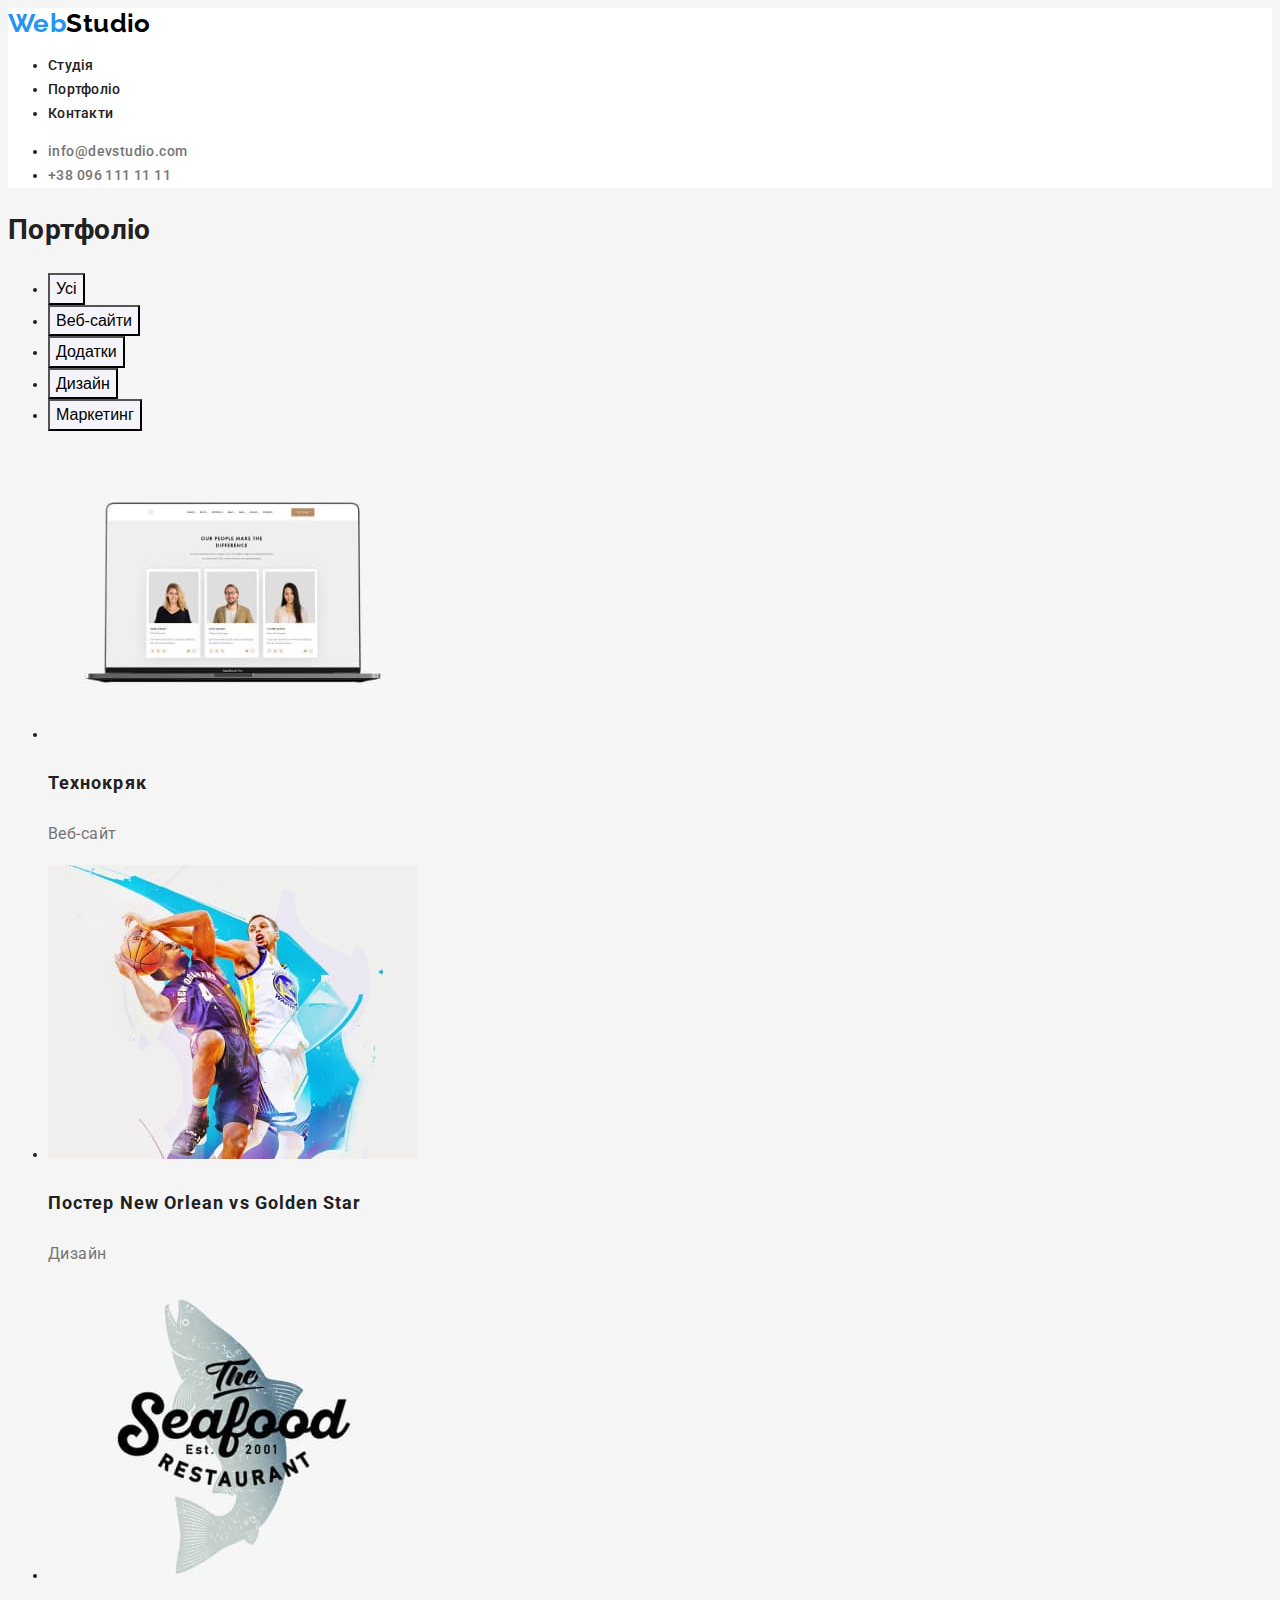
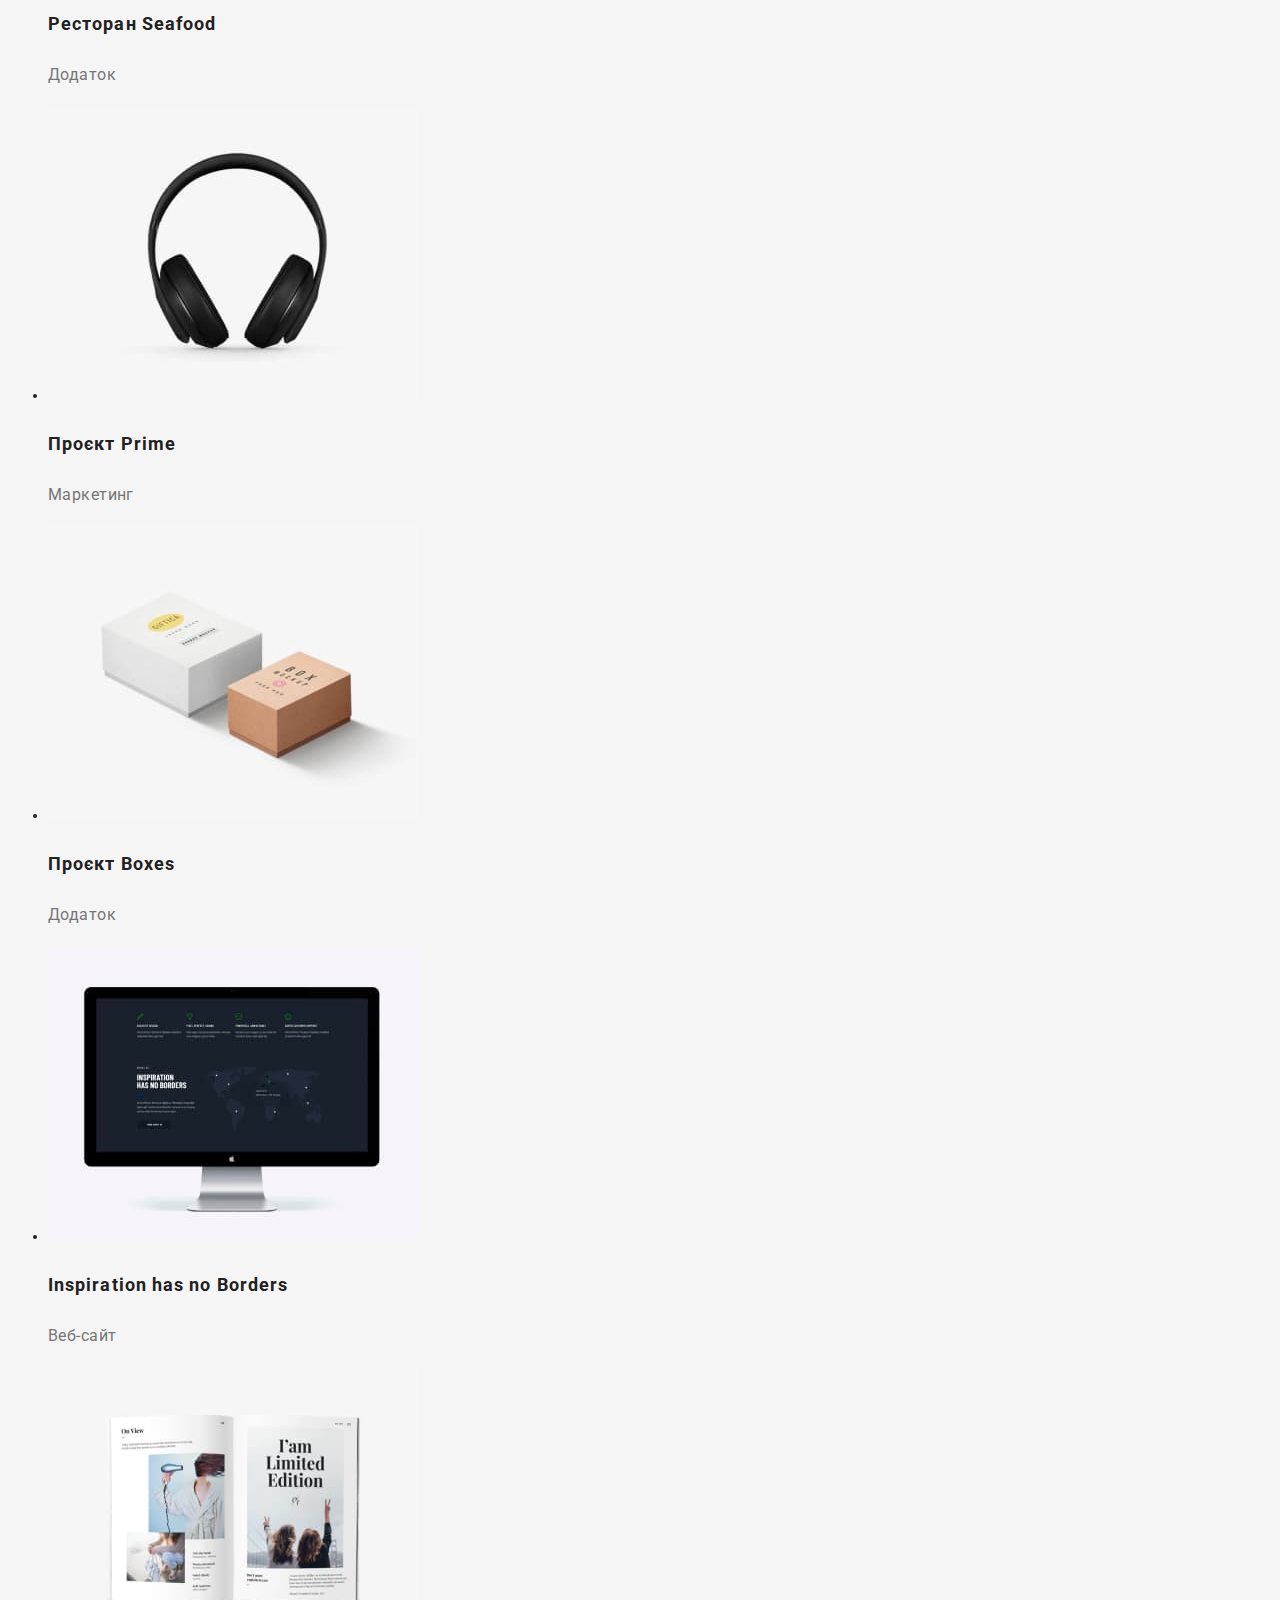
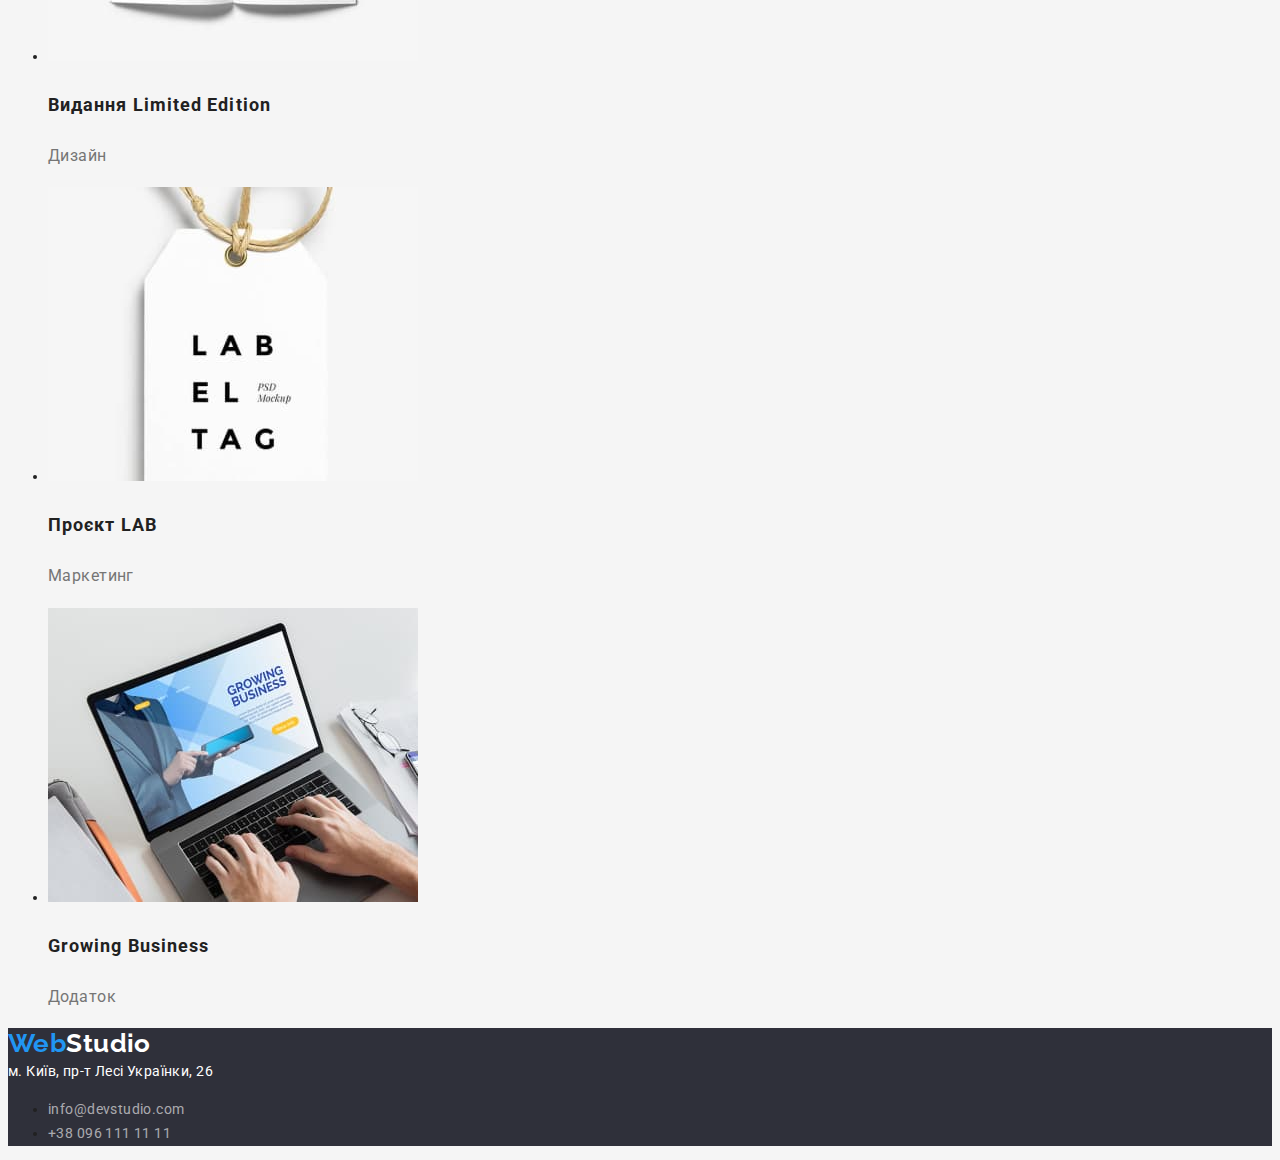
==== portfolio.html @ 6487008d "Add files and folders" ====
<!DOCTYPE html>
<html lang="uk">

<head>
    <meta charset="UTF-8">
    <meta http-equiv="X-UA-Compatible" content="IE=edge">
    <meta name="viewport" content="width=device-width, initial-scale=1.0">
    <title>Document</title>
    <link href="https://fonts.googleapis.com/css2?family=Raleway:wght@700&family=Roboto:wght@400;500;700;900&display=swap"
        rel="stylesheet">
    <link rel="stylesheet" href="./css/styles.css" />
</head>
<body>
    <!--Шапка сайту-->
<header class="header">
    <nav>
        <a class="logo" href=""><span class="accent">Web</span>Studio</a>
        <ul class="site-nav">
            <li><a class="link" href="index.html">Студія</a></li>
            <li><a class="link" href="portfolio.html">Портфоліо</a></li>
            <li><a class="link" href="">Контакти</a></li>
        </ul>
    </nav>
    <ul>
        <li><a class="contacts" href="mailto:info@devstudio.com">info@devstudio.com</a></li>
        <li><a class="contacts" href="tel:+380961111111">+38 096 111 11 11</a></li>
    </ul>
</header>
<main>
    <!-- Перелік послуг-->
    <h1 class="portfolio-caption">Портфоліо</h1>
    <section>
        <ul>
            <li> 
                <button class="portfolio-button" type="button">Усі</button>
            </li>
            <li>
                <button class="portfolio-button" type="button">Веб-сайти</button>
            </li>
            <li>
                <button class="portfolio-button" type="button">Додатки</button>
            </li>
            <li>
                <button class="portfolio-button" type="button">Дизайн</button>
            </li>
            <li>
                <button class="portfolio-button" type="button">Маркетинг</button>
            </li>
        </ul>
        <ul>
            <li>
                <img src="./images/technocrack.jpg" alt="Відображення дизайну сайту на ноутбуці" width="370"/>
                <h3 class="portfolio-subtitle">Технокряк</h3>
                <p class="portfolio-desc">Веб-сайт</p>
            </li>
            <li>
                <img src="./images/new_orlean.jpg" alt="Два чоловіка в спортивній формі грають в баскетбол" width="370"/>
                <h3 class="portfolio-subtitle">Постер New Orlean vs Golden Star</h3>
                <p class="portfolio-desc">Дизайн</p>
            </li>
            <li>
                <img src="./images/seafood.jpg" alt="Зображення логотипу рибного ресторану" width="370"/>
                <h3 class="portfolio-subtitle">Ресторан Seafood</h3>
                <p class="portfolio-desc">Додаток</p>
            </li>
            <li>
                <img src="./images/prime.jpg" alt="Навушники" width="370"/>
                <h3 class="portfolio-subtitle">Проєкт Prime</h3>
                <p class="portfolio-desc">Маркетинг</p>
            </li>
            <li>
                <img src="./images/boxes.jpg" alt="Дві коробки" width="370"/>
                <h3 class="portfolio-subtitle">Проєкт Boxes</h3>
                <p class="portfolio-desc">Додаток</p>
            </li>
            <li>
                <img src="./images/monitor.jpg" alt="Монітор" width="370"/>
                <h3 class="portfolio-subtitle" lang="en">Inspiration has no Borders</h3>
                <p class="portfolio-desc">Веб-сайт</p>
            </li>
            <li>
                <img src="./images/limited_edition.jpg" alt="Відкрита книга" width="370"/>
                <h3 class="portfolio-subtitle">Видання Limited Edition</h3>
                <p class="portfolio-desc">Дизайн</p>
            </li>
            <li>
                <img src="./images/lab.jpg" alt="Цінник з логотипом" width="370"/>
                <h3 class="portfolio-subtitle">Проєкт LAB</h3>
                <p class="portfolio-desc">Маркетинг</p>
            </li>
            <li>
                <img src="./images/growing_business.jpg" alt="Людські руки набирають текст на ноутбуці" width="370"/>
                <h3 class="portfolio-subtitle" lang="en">Growing Business</h3>
                <p class="portfolio-desc">Додаток</p>
            </li>
        </ul>
    </section>
</main>
<footer class="footer">
    <a class="footer-logo" href=""><span class="accent">Web</span>Studio</a>
    <address class="location">
        м. Київ, пр-т Лесі Українки, 26
    </address>
    <ul>
        <li><a class="footer-contacts" href="mailto:info@devstudio.com">info@devstudio.com</a></li>
        <li><a class="footer-contacts" href="tel:+380961111111">+38 096 111 11 11</a></li>
    </ul>
</footer>
</body>

</html>
---- css/styles.css ----
/* основний колір тексту #212121*/
/* вторинний колір тексту #757575 */
/* акцент #2196F3 */
/* основна заливка #F5F5F5 */
/* додаткова заливка #F5F4FA */
/* заливка футера (банера) 2F303A */
/* білий #FFFFFF */
/* чоний #000000 */
/* контакти в футері rgba(255, 255, 255, 0.6) */



:root {
    --primery-text-color: #212121;
    --title-text-color: #757575;
    --accent-color: #2196F3;
    --primery-bcg-color: #F5F5F5;
    --secondary-bcg-color: #F5F4FA;
    --footer-bcg-color: #2F303A;
    --footer-text-color: rgba(255, 255, 255, 0.6);
    --main-white-color: #FFFFFF;
    --main-black-color: #000000;
}

body {
    color: var(--primery-text-color);
    background-color: var(--primery-bcg-color);

    font-family: Roboto, sans-serif;
    font-weight: 400;
    letter-spacing: 0.03em;
    font-size: 14px;
    line-height: 1.71;

    list-style: none;
}
/* Шапка сайту */

.header {
    background-color: var(--main-white-color);
}
/* Лого */

.logo {
    color: var(--main-black-color);
    font-family: Raleway, cursive;

    font-weight: 700;
    font-size: 26px;
    line-height: 1.19;
    text-decoration: none;
}

.logo .accent {
    color: var(--accent-color);
}

.logo:hover,
.logo:focus {
    color: var(--accent-color);
}

/* Навігація по сайту */

.site-nav .link {
    color:  var(--primery-text-color);

    font-weight: 500;
    line-height: 1.14;
    letter-spacing: 0.02em;
    text-decoration: none;
}

.site-nav .link:hover,
.site-nav .link:focus {
    color: var(--accent-color);
}

.link {
    list-style: none;
}

/* Контакти */

.contacts {
    color: var(--title-text-color);

    font-weight: 500;
    line height: 1.14;
    letter spacing: 0.02em;

    text-decoration: none;
    list-style: none;
}

.contacts:hover,
.contacts:focus {
    color: var(--accent-color);
}

/* Герой */

.hero {
    color: var(--main-white-color);
    background-color: var(--footer-bcg-color);


    letter spacing: 0.06em;
    text-transform: uppercase;
    text-align: center;
}

.hero-title {
    font-weight: 900;
    font-size: 44px;
    line-height: 1.36;
}

.hero-button {
    color: var(--main-white-color);
    background-color: var(--accent-color);

    font-weight: 700;
    font-size: 16px;
    line-height: 1.87;

    cursor: pointer;
}

.hero-button:hover,
.hero-button:focus {
    color: var(--accent-color);
}

/* Переваги */

.benefits-title {
    font-weight: 700;
    line-height: 1.14;
}

.benefits-text {
    color: var(--title-text-color);    
}

/* Діяльність */

.activity-title {
    font-weight: 700;
    font-size: 36px;
    line-height: 1.17;
    text-align: center;
}

/* Команда */

.team {
    background-color: var(--secondary-bcg-color);

    font-size: 16px;
    line-height: 1.19;
}

.team-title {
    font-weight: 700;
    font-size: 36px;
    line-height: 1.17;
    text-align: center;
}

.team-subtitle {
    font-weight: 500;
    
}

.team-desc {
    color: var(--title-text-color);
    font-weight: 400;
}

/* Футер */

.footer {
    background-color: var(--footer-bcg-color);
}

.footer-logo {
    color: var(--main-white-color);
    font-family: Raleway, cursive;
    
    font-weight: 700;
    font-size: 26px;
    line-height: 1.19;
    text-decoration: none;
}

.footer-logo .accent {
    color: var(--accent-color);
}

.location {
    color: var(--main-white-color);
    font-style: normal;
}

.footer-contacts {
    color: var(--footer-text-color);

    text-decoration: none;
    list-style: none;
}


/* Портфоліо */

.portfolio-button {
    background-color: var(--secondary-bcg-color);

    font-weight: 500;
    font-size: 16px;
    line-height: 1.6;
    list-style: none;
    cursor: pointer;
} 

.portfolio-button:hover,
.portfolio-button:focus {
    color: var(--secondary-bcg-color);
    background-color: var(--accent-color);
}

.portfolio-subtitle {
    font-weight: 700;
    font-size: 18px;
    line-height: 2;
    letter-spacing: 0.06em;
}

.portfolio-desc {
    color: var(--title-text-color);

    font-size: 16px;
    line-height: 1.9;
}
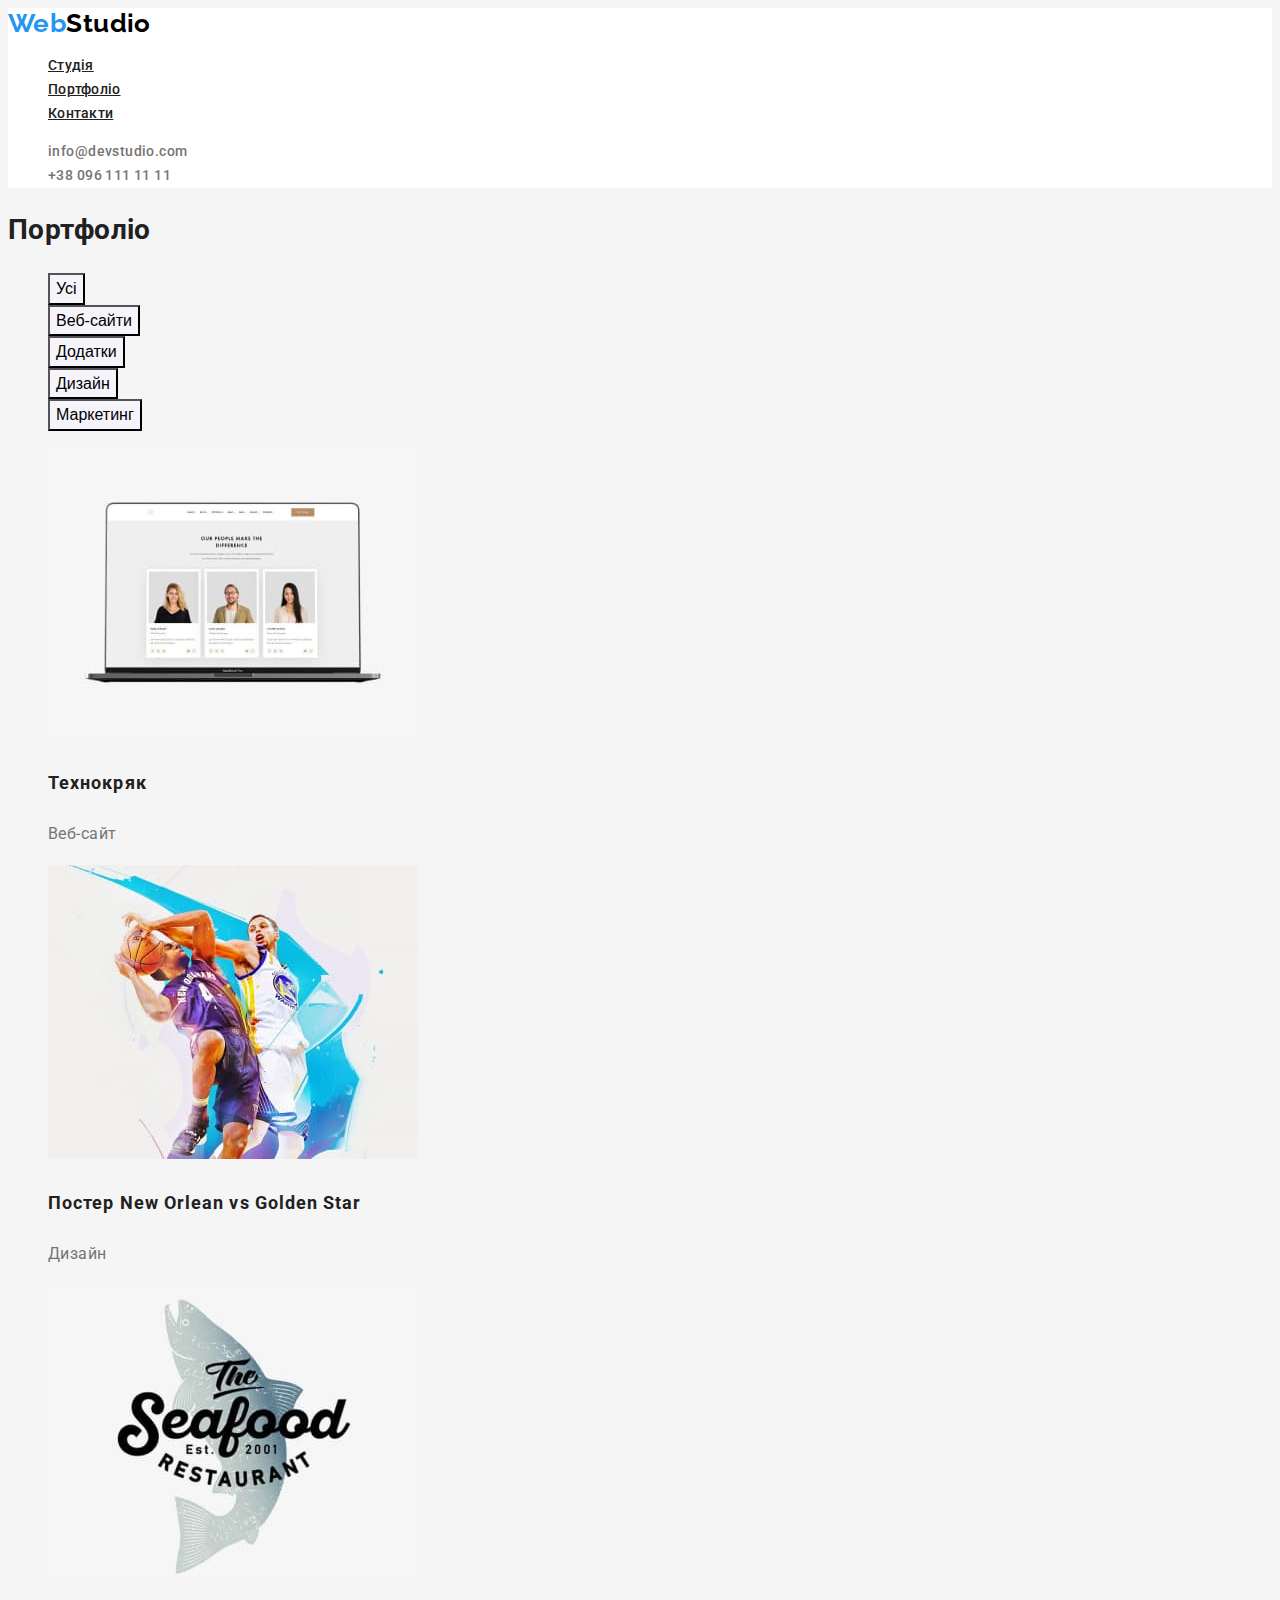
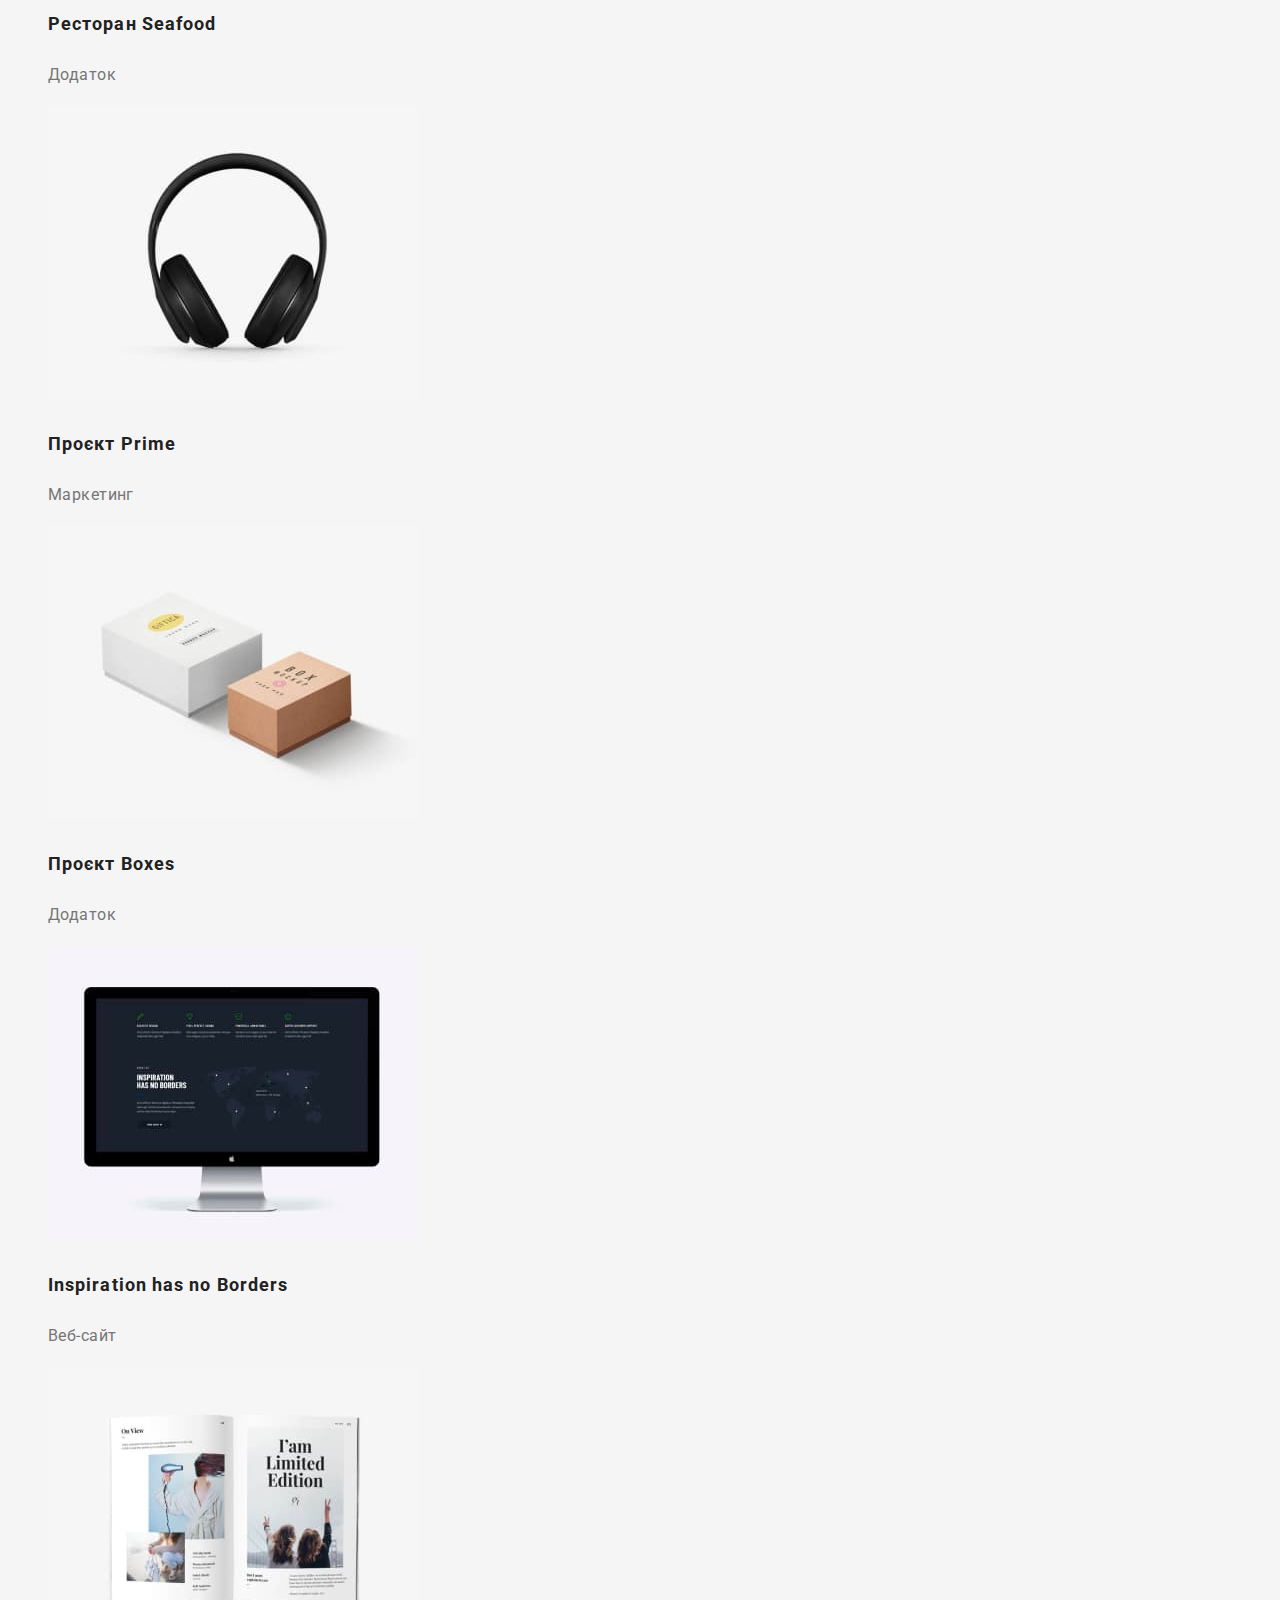
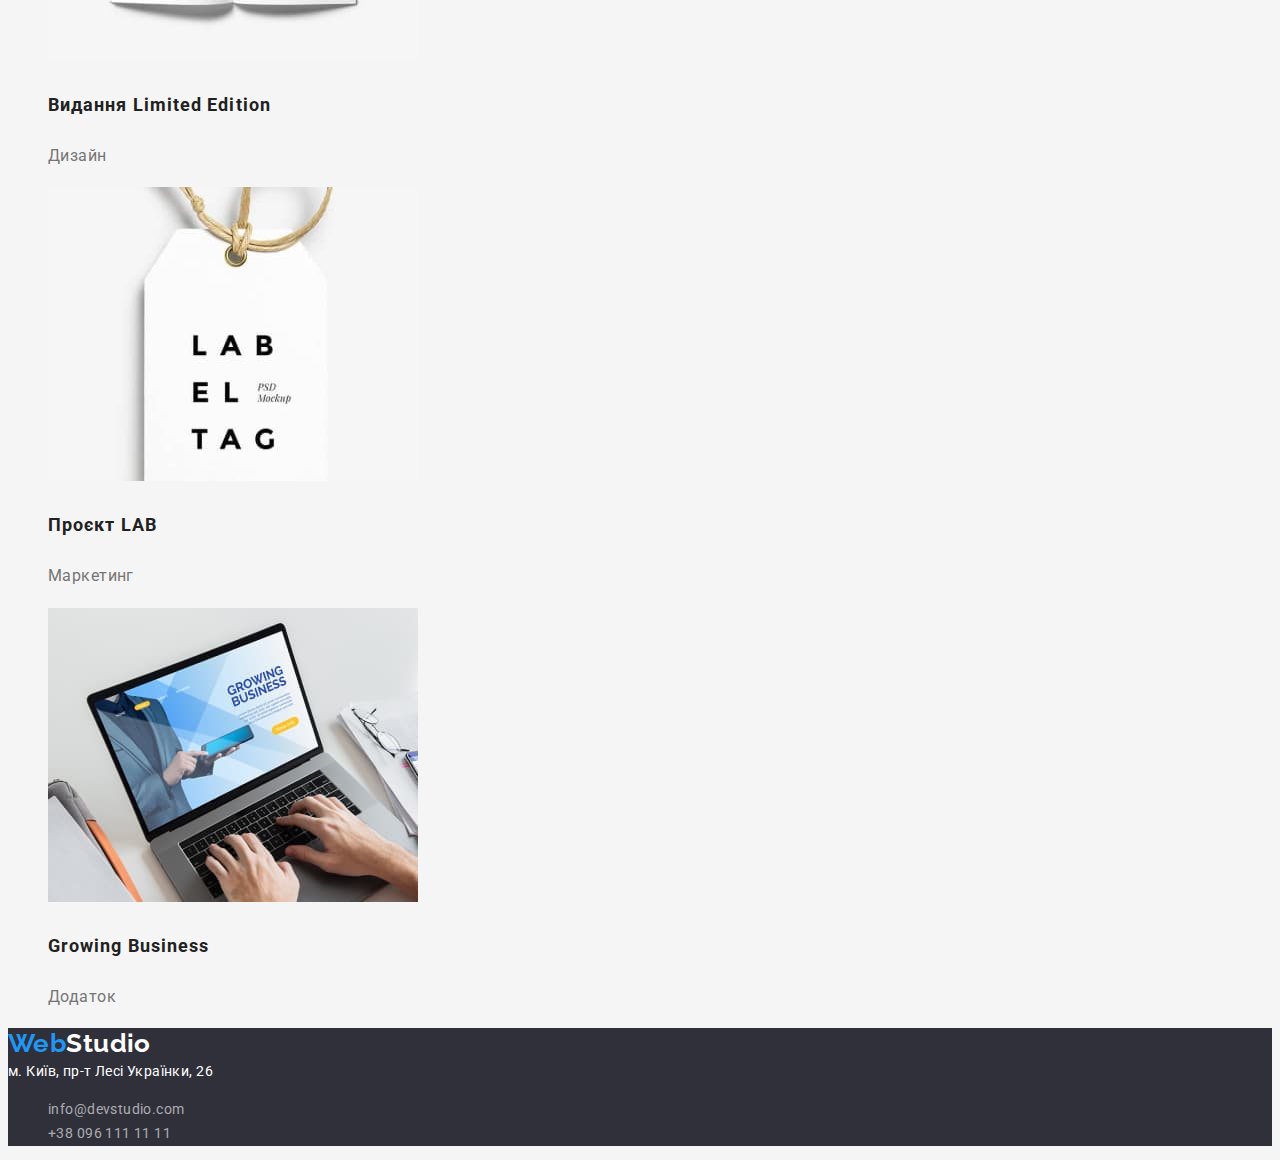
==== commit 10067b75: "Correction in slyles.css" ====
--- a/portfolio.html
+++ b/portfolio.html
@@ -21,7 +21,7 @@
             <li><a class="link" href="">Контакти</a></li>
         </ul>
     </nav>
-    <ul>
+    <ul class="header-contacts">
         <li><a class="contacts" href="mailto:info@devstudio.com">info@devstudio.com</a></li>
         <li><a class="contacts" href="tel:+380961111111">+38 096 111 11 11</a></li>
     </ul>
@@ -30,7 +30,7 @@
     <!-- Перелік послуг-->
     <h1 class="portfolio-caption">Портфоліо</h1>
     <section>
-        <ul>
+        <ul class="portfolio-list">
             <li> 
                 <button class="portfolio-button" type="button">Усі</button>
             </li>
@@ -47,7 +47,7 @@
                 <button class="portfolio-button" type="button">Маркетинг</button>
             </li>
         </ul>
-        <ul>
+        <ul class="portfolio-examples">
             <li>
                 <img src="./images/technocrack.jpg" alt="Відображення дизайну сайту на ноутбуці" width="370"/>
                 <h3 class="portfolio-subtitle">Технокряк</h3>
@@ -101,7 +101,7 @@
     <address class="location">
         м. Київ, пр-т Лесі Українки, 26
     </address>
-    <ul>
+    <ul class="footer-list">
         <li><a class="footer-contacts" href="mailto:info@devstudio.com">info@devstudio.com</a></li>
         <li><a class="footer-contacts" href="tel:+380961111111">+38 096 111 11 11</a></li>
     </ul>
--- a/css/styles.css
+++ b/css/styles.css
@@ -32,8 +32,6 @@
     letter-spacing: 0.03em;
     font-size: 14px;
     line-height: 1.71;
-
-    list-style: none;
 }
 /* Шапка сайту */
 
@@ -69,7 +67,8 @@
     font-weight: 500;
     line-height: 1.14;
     letter-spacing: 0.02em;
-    text-decoration: none;
+
+    list-style: none;
 }
 
 .site-nav .link:hover,
@@ -77,10 +76,9 @@
     color: var(--accent-color);
 }
 
-.link {
-    list-style: none;
-}
-
+.site-nav {
+    list-style: none;
+}
 /* Контакти */
 
 .contacts {
@@ -91,12 +89,15 @@
     letter spacing: 0.02em;
 
     text-decoration: none;
-    list-style: none;
 }
 
 .contacts:hover,
 .contacts:focus {
     color: var(--accent-color);
+}
+
+.header-contacts {
+    list-style: none;
 }
 
 /* Герой */
@@ -130,7 +131,7 @@
 
 .hero-button:hover,
 .hero-button:focus {
-    color: var(--accent-color);
+    color: var(--footer-text-color);
 }
 
 /* Переваги */
@@ -142,6 +143,10 @@
 
 .benefits-text {
     color: var(--title-text-color);    
+}
+
+.benefits-list {
+    list-style: none;
 }
 
 /* Діяльність */
@@ -153,6 +158,9 @@
     text-align: center;
 }
 
+.activity-list {
+    list-style: none;
+}
 /* Команда */
 
 .team {
@@ -179,6 +187,10 @@
     font-weight: 400;
 }
 
+.team-list {
+    list-style: none;
+}
+
 /* Футер */
 
 .footer {
@@ -208,6 +220,9 @@
     color: var(--footer-text-color);
 
     text-decoration: none;
+}
+
+.footer-list {
     list-style: none;
 }
 
@@ -220,7 +235,6 @@
     font-weight: 500;
     font-size: 16px;
     line-height: 1.6;
-    list-style: none;
     cursor: pointer;
 } 
 
@@ -242,4 +256,12 @@
 
     font-size: 16px;
     line-height: 1.9;
+}
+
+.portfolio-list {
+    list-style: none;
+}
+
+.portfolio-examples {
+    list-style: none;
 }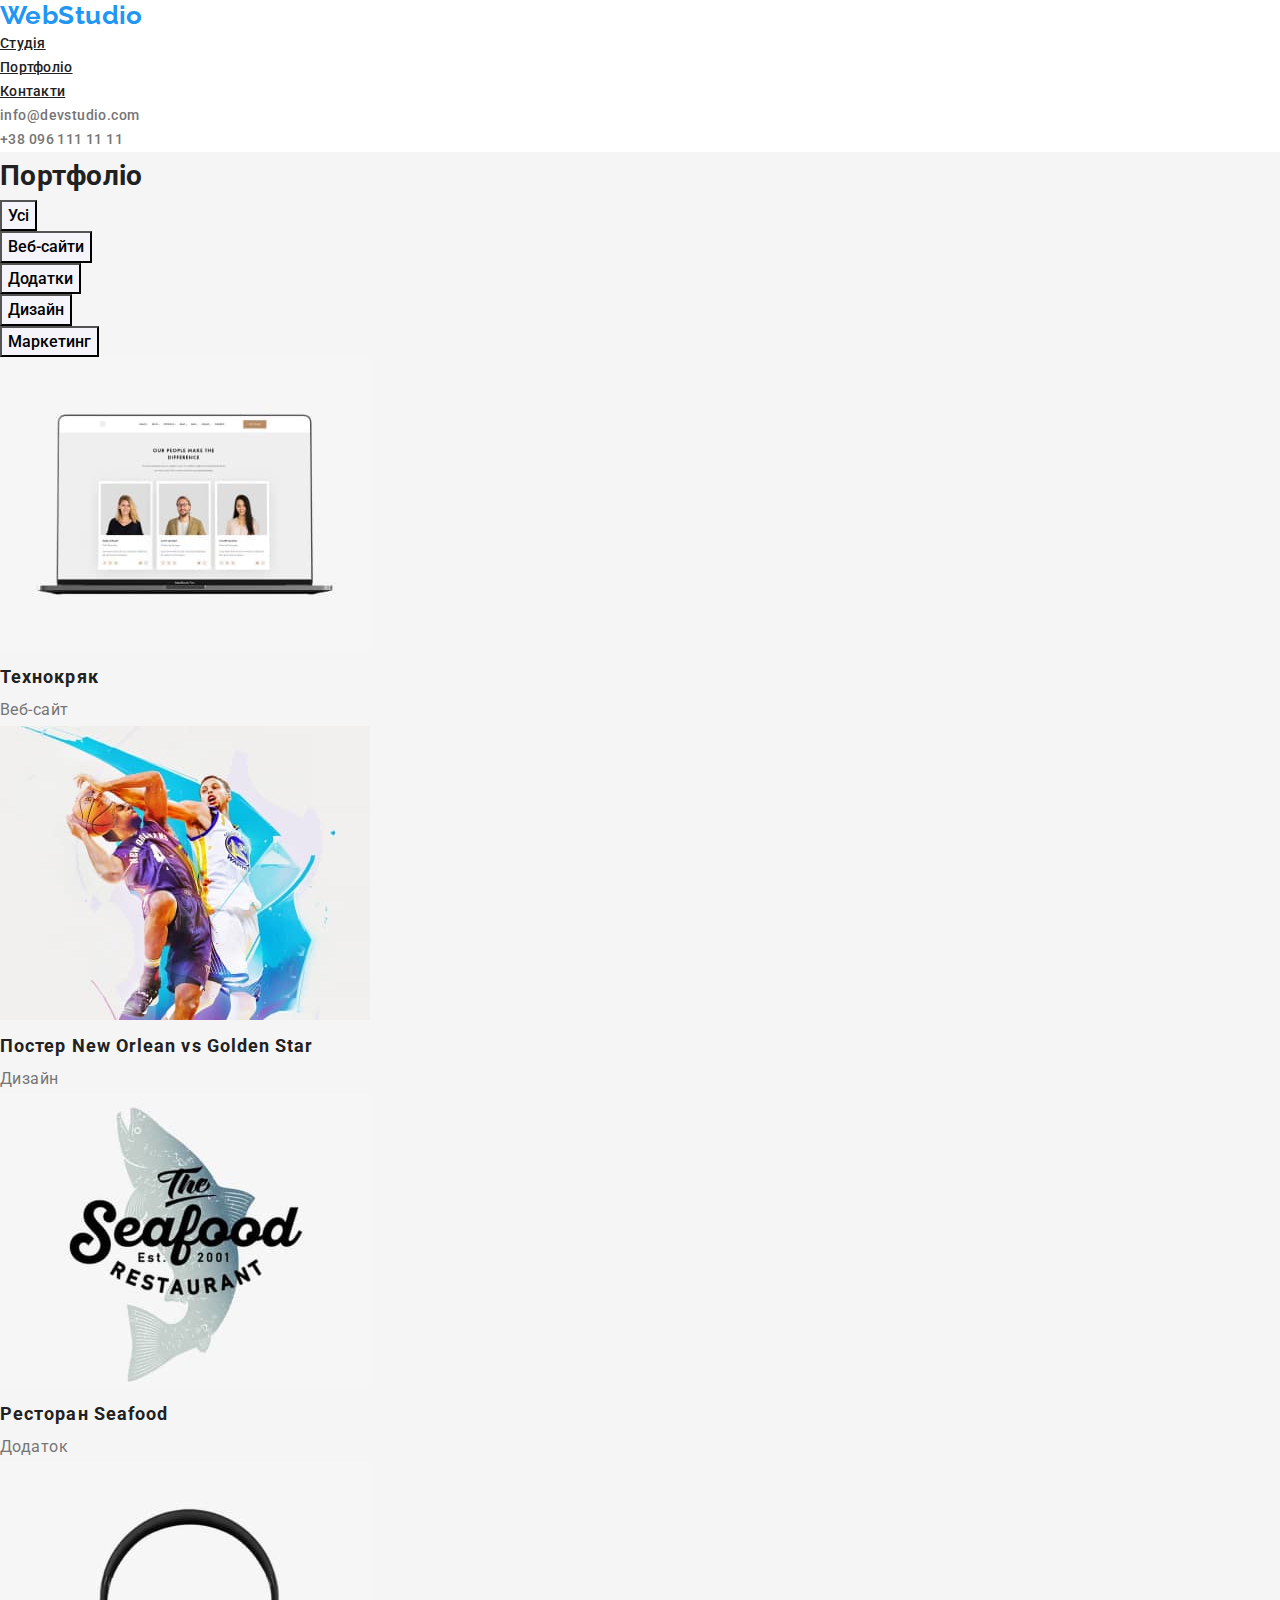
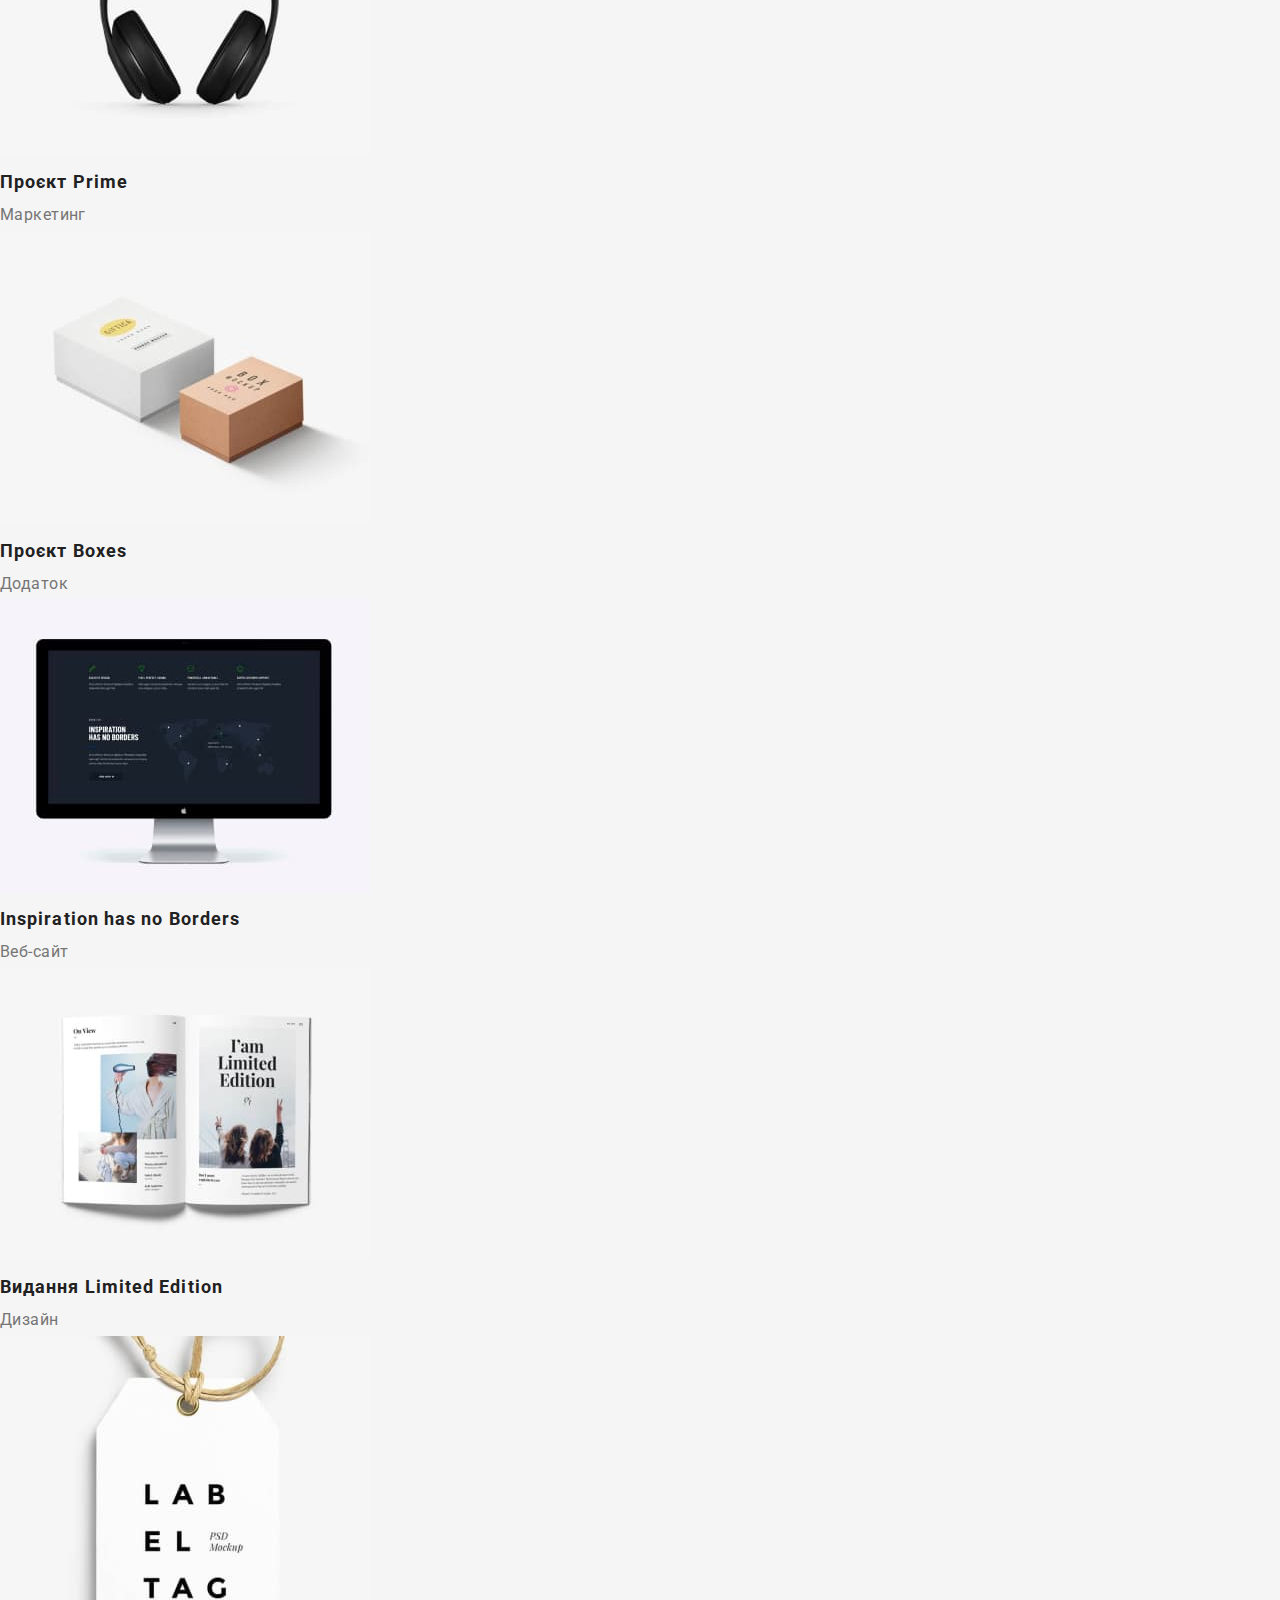
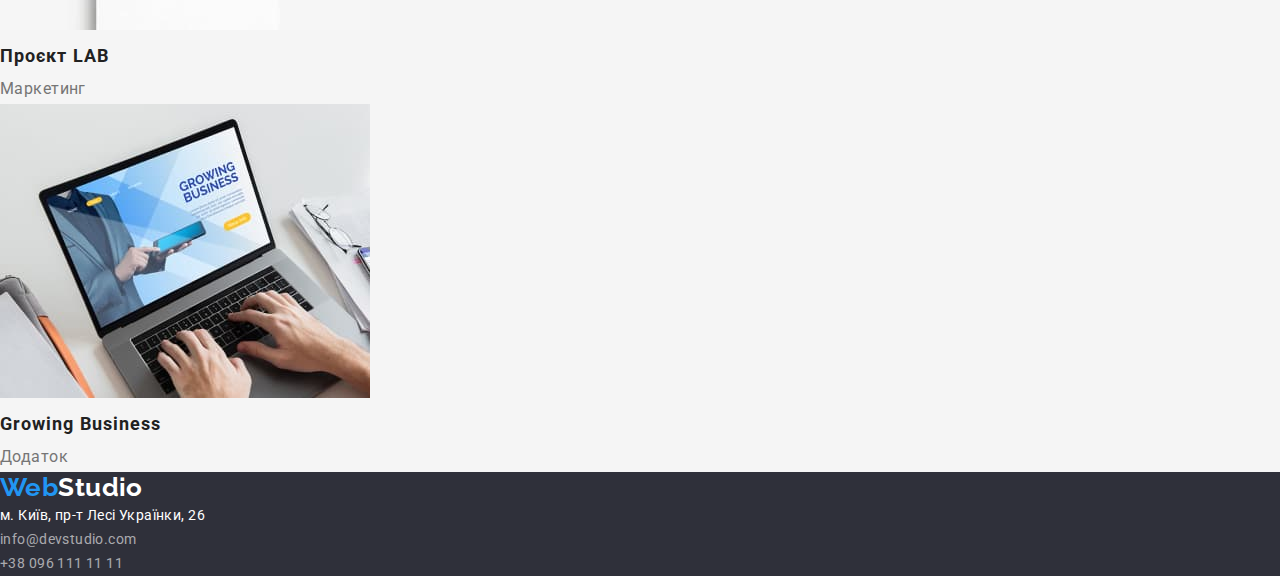
==== commit b80778ee: "Add  Block model" ====
--- a/portfolio.html
+++ b/portfolio.html
@@ -8,6 +8,7 @@
     <title>Document</title>
     <link href="https://fonts.googleapis.com/css2?family=Raleway:wght@700&family=Roboto:wght@400;500;700;900&display=swap"
         rel="stylesheet">
+    <link rel="stylesheet" href="https://cdnjs.cloudflare.com/ajax/libs/modern-normalize/1.1.0/modern-normalize.min.css"/>
     <link rel="stylesheet" href="./css/styles.css" />
 </head>
 <body>
--- a/css/styles.css
+++ b/css/styles.css
@@ -33,11 +33,31 @@
     font-size: 14px;
     line-height: 1.71;
 }
+h1, 
+h2, 
+h3, 
+p, 
+ul {
+    padding: 0;
+    margin: 0;
+}
+
 /* Шапка сайту */
 
 .header {
     background-color: var(--main-white-color);
 }
+
+.container {
+    margin-left: auto;
+    margin-right: auto;
+    width: 1200px;
+    padding-left: 15px;
+    padding-right: 15px;
+    
+    outline: 2px solid tomato;
+}
+
 /* Лого */
 
 .logo {
@@ -105,7 +125,6 @@
 .hero {
     color: var(--main-white-color);
     background-color: var(--footer-bcg-color);
-
 
     letter spacing: 0.06em;
     text-transform: uppercase;
@@ -116,16 +135,23 @@
     font-weight: 900;
     font-size: 44px;
     line-height: 1.36;
+    margin-bottom: 30px;
 }
 
 .hero-button {
+    border-radius: 4px;
+    padding: 10px 32px;
+    min-width: 216px;
+    text-align: center;
+    border: 1px solid transparent;
+
     color: var(--main-white-color);
     background-color: var(--accent-color);
 
     font-weight: 700;
     font-size: 16px;
     line-height: 1.87;
-
+    
     cursor: pointer;
 }
 
@@ -136,9 +162,15 @@
 
 /* Переваги */
 
+.section {
+    padding-top: 94px;
+    padding-bottom: 94px;
+}
+
 .benefits-title {
     font-weight: 700;
     line-height: 1.14;
+    margin-bottom: 10px;
 }
 
 .benefits-text {
@@ -150,12 +182,15 @@
 }
 
 /* Діяльність */
+
 
 .activity-title {
     font-weight: 700;
     font-size: 36px;
     line-height: 1.17;
     text-align: center;
+
+    margin-bottom: 50px;
 }
 
 .activity-list {
@@ -168,6 +203,8 @@
 
     font-size: 16px;
     line-height: 1.19;
+
+    margin-bottom: 94px;
 }
 
 .team-title {
@@ -175,16 +212,20 @@
     font-size: 36px;
     line-height: 1.17;
     text-align: center;
+    padding-top: 94px;
+    padding-bottom: 50px;
 }
 
 .team-subtitle {
     font-weight: 500;
-    
+    padding-top: 30px;    
+    padding-bottom: 10px;
 }
 
 .team-desc {
     color: var(--title-text-color);
     font-weight: 400;
+    padding-bottom: 30px;
 }
 
 .team-list {
@@ -205,6 +246,9 @@
     font-size: 26px;
     line-height: 1.19;
     text-decoration: none;
+
+    padding-top: 60px;
+    padding-bottom: 20px;
 }
 
 .footer-logo .accent {
@@ -264,4 +308,8 @@
 
 .portfolio-examples {
     list-style: none;
-}+}
+
+
+/* додавати outline та bcgc поки верстаеш, щоб знати де факапиш - перед здачею - видалити  */
+/* висота не для блоків з текстом */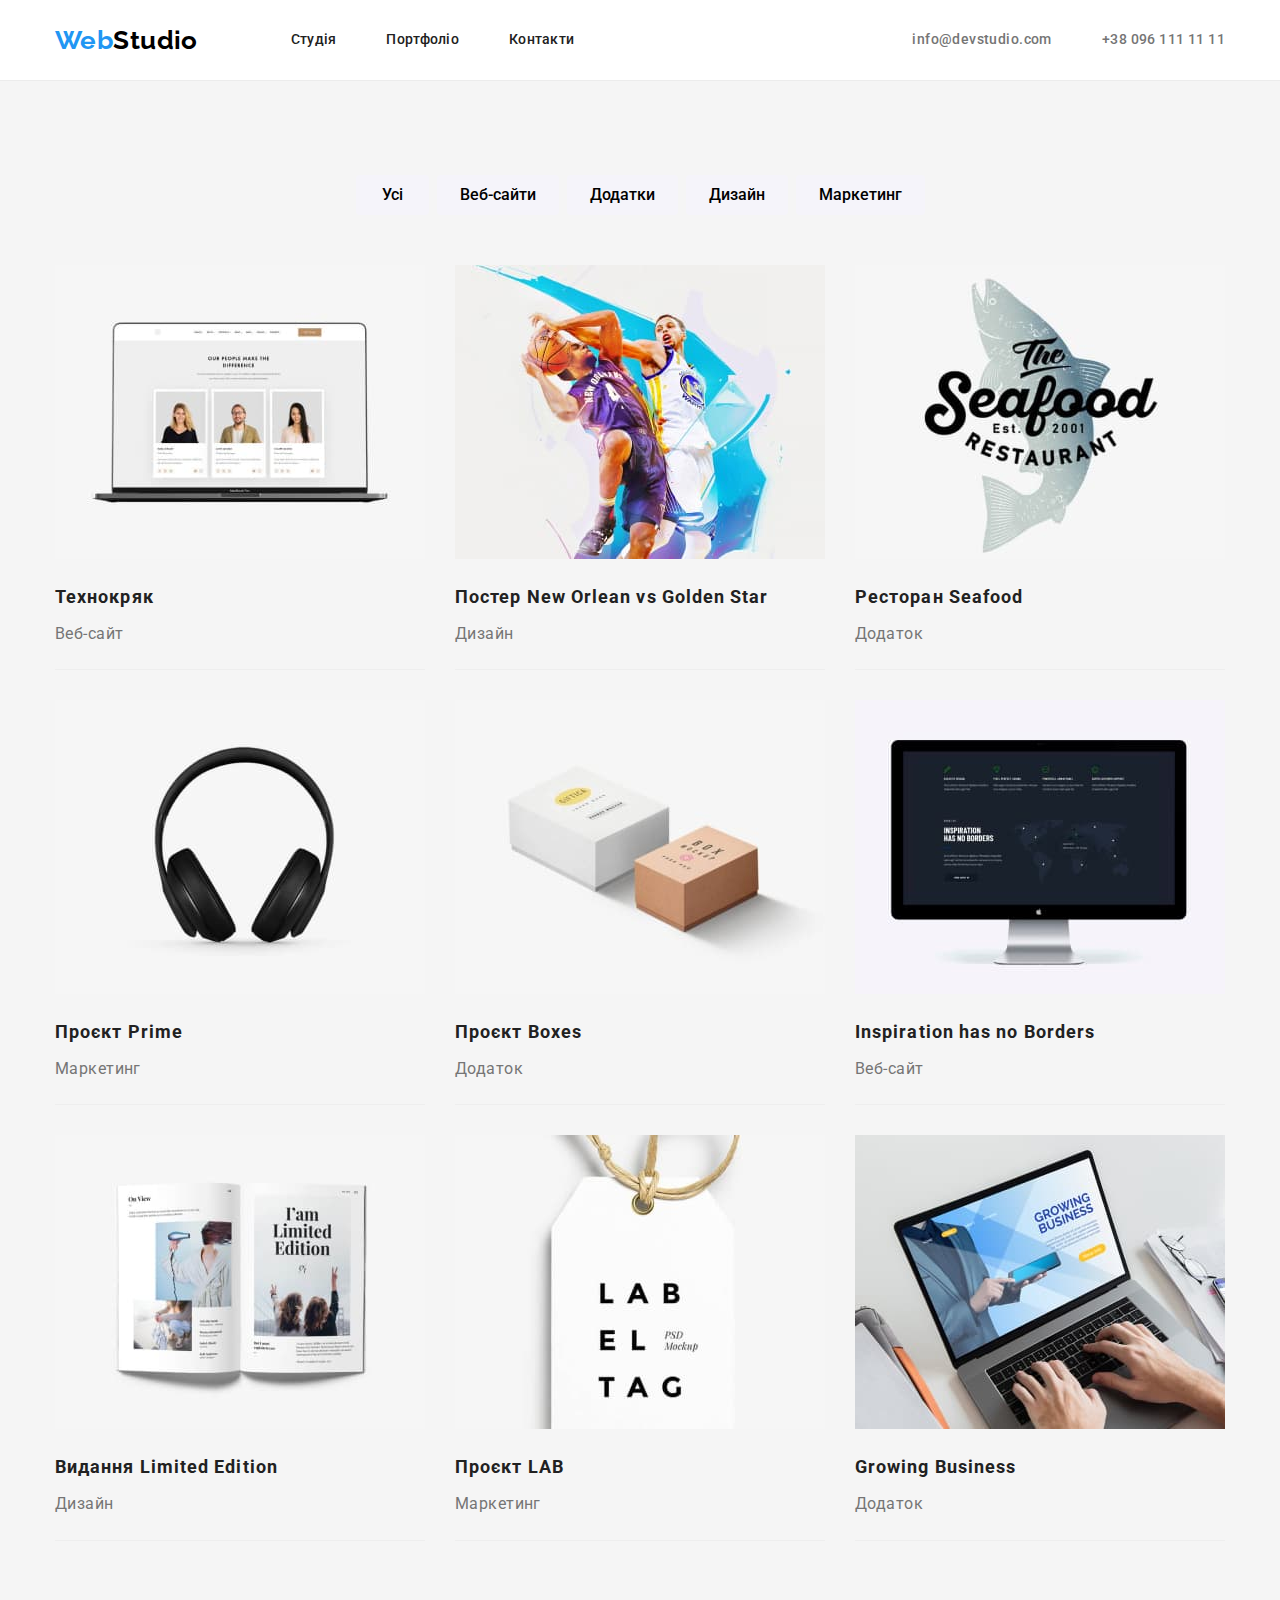
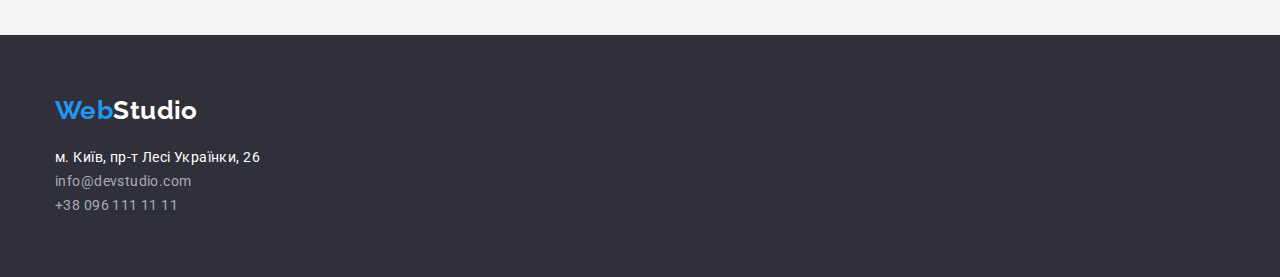
==== commit 33d90d1f: "Add flex" ====
--- a/portfolio.html
+++ b/portfolio.html
@@ -1,112 +1,159 @@
 <!DOCTYPE html>
 <html lang="uk">
-
-<head>
-    <meta charset="UTF-8">
-    <meta http-equiv="X-UA-Compatible" content="IE=edge">
-    <meta name="viewport" content="width=device-width, initial-scale=1.0">
+  <head>
+    <meta charset="UTF-8" />
+    <meta http-equiv="X-UA-Compatible" content="IE=edge" />
+    <meta name="viewport" content="width=device-width, initial-scale=1.0" />
     <title>Document</title>
-    <link href="https://fonts.googleapis.com/css2?family=Raleway:wght@700&family=Roboto:wght@400;500;700;900&display=swap"
-        rel="stylesheet">
-    <link rel="stylesheet" href="https://cdnjs.cloudflare.com/ajax/libs/modern-normalize/1.1.0/modern-normalize.min.css"/>
+    <link
+      href="https://fonts.googleapis.com/css2?family=Raleway:wght@700&family=Roboto:wght@400;500;700;900&display=swap"
+      rel="stylesheet"
+    />
+    <link
+      rel="stylesheet"
+      href="https://cdnjs.cloudflare.com/ajax/libs/modern-normalize/1.1.0/modern-normalize.min.css"
+    />
     <link rel="stylesheet" href="./css/styles.css" />
-</head>
-<body>
+  </head>
+  <body>
     <!--Шапка сайту-->
-<header class="header">
-    <nav>
-        <a class="logo" href=""><span class="accent">Web</span>Studio</a>
-        <ul class="site-nav">
-            <li><a class="link" href="index.html">Студія</a></li>
-            <li><a class="link" href="portfolio.html">Портфоліо</a></li>
-            <li><a class="link" href="">Контакти</a></li>
+    <header class="header">
+      <div class="container">
+        <nav class="nav-header">
+          <a class="logo" href=""><span class="accent">Web</span>Studio</a>
+          <ul class="site-nav">
+            <li class="header-item">
+              <a class="nav-link" href="index.html">Студія</a>
+            </li>
+            <li class="header-item">
+              <a class="nav-link" href="portfolio.html">Портфоліо</a>
+            </li>
+            <li class="header-item">
+              <a class="nav-link" href="">Контакти</a>
+            </li>
+          </ul>
+        </nav>
+        <ul class="header-contacts">
+          <li class="contact-item">
+            <a class="contacts" href="mailto:info@devstudio.com"
+              >info@devstudio.com</a
+            >
+          </li>
+          <li class="contact-item">
+            <a class="contacts" href="tel:+380961111111">+38 096 111 11 11</a>
+          </li>
         </ul>
-    </nav>
-    <ul class="header-contacts">
-        <li><a class="contacts" href="mailto:info@devstudio.com">info@devstudio.com</a></li>
-        <li><a class="contacts" href="tel:+380961111111">+38 096 111 11 11</a></li>
-    </ul>
-</header>
-<main>
-    <!-- Перелік послуг-->
-    <h1 class="portfolio-caption">Портфоліо</h1>
-    <section>
+      </div>
+    </header>
+    <main>
+      <!-- Перелік послуг-->
+      <h1 class="portfolio-caption">Портфоліо</h1>
+      <section class="maine-portfolio container section">
         <ul class="portfolio-list">
-            <li> 
-                <button class="portfolio-button" type="button">Усі</button>
-            </li>
-            <li>
-                <button class="portfolio-button" type="button">Веб-сайти</button>
-            </li>
-            <li>
-                <button class="portfolio-button" type="button">Додатки</button>
-            </li>
-            <li>
-                <button class="portfolio-button" type="button">Дизайн</button>
-            </li>
-            <li>
-                <button class="portfolio-button" type="button">Маркетинг</button>
-            </li>
+          <li class="portfolio-groups">
+            <button class="portfolio-button" type="button">Усі</button>
+          </li>
+          <li class="portfolio-groups">
+            <button class="portfolio-button" type="button">Веб-сайти</button>
+          </li>
+          <li class="portfolio-groups">
+            <button class="portfolio-button" type="button">Додатки</button>
+          </li>
+          <li class="portfolio-groups">
+            <button class="portfolio-button" type="button">Дизайн</button>
+          </li>
+          <li class="portfolio-groups">
+            <button class="portfolio-button" type="button">Маркетинг</button>
+          </li>
         </ul>
         <ul class="portfolio-examples">
-            <li>
-                <img src="./images/technocrack.jpg" alt="Відображення дизайну сайту на ноутбуці" width="370"/>
-                <h3 class="portfolio-subtitle">Технокряк</h3>
-                <p class="portfolio-desc">Веб-сайт</p>
-            </li>
-            <li>
-                <img src="./images/new_orlean.jpg" alt="Два чоловіка в спортивній формі грають в баскетбол" width="370"/>
-                <h3 class="portfolio-subtitle">Постер New Orlean vs Golden Star</h3>
-                <p class="portfolio-desc">Дизайн</p>
-            </li>
-            <li>
-                <img src="./images/seafood.jpg" alt="Зображення логотипу рибного ресторану" width="370"/>
-                <h3 class="portfolio-subtitle">Ресторан Seafood</h3>
-                <p class="portfolio-desc">Додаток</p>
-            </li>
-            <li>
-                <img src="./images/prime.jpg" alt="Навушники" width="370"/>
-                <h3 class="portfolio-subtitle">Проєкт Prime</h3>
-                <p class="portfolio-desc">Маркетинг</p>
-            </li>
-            <li>
-                <img src="./images/boxes.jpg" alt="Дві коробки" width="370"/>
-                <h3 class="portfolio-subtitle">Проєкт Boxes</h3>
-                <p class="portfolio-desc">Додаток</p>
-            </li>
-            <li>
-                <img src="./images/monitor.jpg" alt="Монітор" width="370"/>
-                <h3 class="portfolio-subtitle" lang="en">Inspiration has no Borders</h3>
-                <p class="portfolio-desc">Веб-сайт</p>
-            </li>
-            <li>
-                <img src="./images/limited_edition.jpg" alt="Відкрита книга" width="370"/>
-                <h3 class="portfolio-subtitle">Видання Limited Edition</h3>
-                <p class="portfolio-desc">Дизайн</p>
-            </li>
-            <li>
-                <img src="./images/lab.jpg" alt="Цінник з логотипом" width="370"/>
-                <h3 class="portfolio-subtitle">Проєкт LAB</h3>
-                <p class="portfolio-desc">Маркетинг</p>
-            </li>
-            <li>
-                <img src="./images/growing_business.jpg" alt="Людські руки набирають текст на ноутбуці" width="370"/>
-                <h3 class="portfolio-subtitle" lang="en">Growing Business</h3>
-                <p class="portfolio-desc">Додаток</p>
-            </li>
+          <li class="portfolio-sample">
+            <img
+              src="./images/technocrack.jpg"
+              alt="Відображення дизайну сайту на ноутбуці"
+              width="370"
+            />
+            <h3 class="portfolio-subtitle">Технокряк</h3>
+            <p class="portfolio-desc">Веб-сайт</p>
+          </li>
+          <li class="portfolio-sample">
+            <img
+              src="./images/new_orlean.jpg"
+              alt="Два чоловіка в спортивній формі грають в баскетбол"
+              width="370"
+            />
+            <h3 class="portfolio-subtitle">Постер New Orlean vs Golden Star</h3>
+            <p class="portfolio-desc">Дизайн</p>
+          </li>
+          <li class="portfolio-sample">
+            <img
+              src="./images/seafood.jpg"
+              alt="Зображення логотипу рибного ресторану"
+              width="370"
+            />
+            <h3 class="portfolio-subtitle">Ресторан Seafood</h3>
+            <p class="portfolio-desc">Додаток</p>
+          </li>
+          <li class="portfolio-sample">
+            <img src="./images/prime.jpg" alt="Навушники" width="370" />
+            <h3 class="portfolio-subtitle">Проєкт Prime</h3>
+            <p class="portfolio-desc">Маркетинг</p>
+          </li>
+          <li class="portfolio-sample">
+            <img src="./images/boxes.jpg" alt="Дві коробки" width="370" />
+            <h3 class="portfolio-subtitle">Проєкт Boxes</h3>
+            <p class="portfolio-desc">Додаток</p>
+          </li>
+          <li class="portfolio-sample">
+            <img src="./images/monitor.jpg" alt="Монітор" width="370" />
+            <h3 class="portfolio-subtitle" lang="en">
+              Inspiration has no Borders
+            </h3>
+            <p class="portfolio-desc">Веб-сайт</p>
+          </li>
+          <li class="portfolio-sample">
+            <img
+              src="./images/limited_edition.jpg"
+              alt="Відкрита книга"
+              width="370"
+            />
+            <h3 class="portfolio-subtitle">Видання Limited Edition</h3>
+            <p class="portfolio-desc">Дизайн</p>
+          </li>
+          <li class="portfolio-sample">
+            <img src="./images/lab.jpg" alt="Цінник з логотипом" width="370" />
+            <h3 class="portfolio-subtitle">Проєкт LAB</h3>
+            <p class="portfolio-desc">Маркетинг</p>
+          </li>
+          <li class="portfolio-sample">
+            <img
+              src="./images/growing_business.jpg"
+              alt="Людські руки набирають текст на ноутбуці"
+              width="370"
+            />
+            <h3 class="portfolio-subtitle" lang="en">Growing Business</h3>
+            <p class="portfolio-desc">Додаток</p>
+          </li>
         </ul>
-    </section>
-</main>
-<footer class="footer">
-    <a class="footer-logo" href=""><span class="accent">Web</span>Studio</a>
-    <address class="location">
-        м. Київ, пр-т Лесі Українки, 26
-    </address>
-    <ul class="footer-list">
-        <li><a class="footer-contacts" href="mailto:info@devstudio.com">info@devstudio.com</a></li>
-        <li><a class="footer-contacts" href="tel:+380961111111">+38 096 111 11 11</a></li>
-    </ul>
-</footer>
-</body>
-
-</html>+      </section>
+    </main>
+    <footer class="footer">
+      <div class="container">
+        <a class="footer-logo" href=""><span class="accent">Web</span>Studio</a>
+        <address class="location">м. Київ, пр-т Лесі Українки, 26</address>
+        <ul class="footer-list">
+          <li>
+            <a class="footer-contacts" href="mailto:info@devstudio.com"
+              >info@devstudio.com</a
+            >
+          </li>
+          <li>
+            <a class="footer-contacts" href="tel:+380961111111"
+              >+38 096 111 11 11</a
+            >
+          </li>
+        </ul>
+      </div>
+    </footer>
+  </body>
+</html>
--- a/css/styles.css
+++ b/css/styles.css
@@ -21,6 +21,8 @@
     --footer-text-color: rgba(255, 255, 255, 0.6);
     --main-white-color: #FFFFFF;
     --main-black-color: #000000;
+    --border-color: #EEEEEE;
+    --border-header: #ECECEC;
 }
 
 body {
@@ -33,29 +35,67 @@
     font-size: 14px;
     line-height: 1.71;
 }
-h1, 
-h2, 
-h3, 
-p, 
+
+html {
+    box-sizing: border-box;
+}
+
+*,
+*::before,
+*::after {
+    box-sizing: inherit;
+}
+
+h1,
+h2,
+h3,
+h4,
+p {
+    margin: 0;
+}
+
 ul {
+    list-style: none;
     padding: 0;
     margin: 0;
 }
 
+img {
+    display: block;
+    max-width: 100%;
+    width: 370px;
+    height: auto;
+}
+
 /* Шапка сайту */
 
 .header {
     background-color: var(--main-white-color);
+    border-bottom: 1px solid var(--border-header);
 }
 
 .container {
-    margin-left: auto;
-    margin-right: auto;
-    width: 1200px;
+    margin: 0 auto;
+    max-width: 1200px;
+    width: 100%;
     padding-left: 15px;
     padding-right: 15px;
-    
-    outline: 2px solid tomato;
+}
+
+.header .container {
+    display: flex;
+    align-items: center;
+}
+
+.nav-header {
+    display: flex;
+    align-items: center;
+    margin-right: auto;
+}
+
+.site-nav {
+    display: flex;
+    align-items: center;
 }
 
 /* Лого */
@@ -67,7 +107,9 @@
     font-weight: 700;
     font-size: 26px;
     line-height: 1.19;
-    text-decoration: none;
+    text-decoration: none; 
+
+    margin-right: 93px;
 }
 
 .logo .accent {
@@ -81,25 +123,39 @@
 
 /* Навігація по сайту */
 
-.site-nav .link {
+.nav-link {
     color:  var(--primery-text-color);
 
     font-weight: 500;
     line-height: 1.14;
     letter-spacing: 0.02em;
-
-    list-style: none;
-}
-
-.site-nav .link:hover,
-.site-nav .link:focus {
+    text-decoration: none;
+    list-style: none;
+
+    display: inline-block;
+    padding-top: 32px;
+    padding-bottom: 32px;
+}
+
+.nav-link:hover,
+.nav-link:focus {
     color: var(--accent-color);
 }
 
 .site-nav {
     list-style: none;
 }
+
 /* Контакти */
+.header-contacts {
+    display: flex;
+    align-items: center;
+    list-style: none;
+}
+
+.header-item:not(:last-child) {
+    margin-right: 50px;
+}
 
 .contacts {
     color: var(--title-text-color);
@@ -116,12 +172,12 @@
     color: var(--accent-color);
 }
 
-.header-contacts {
-    list-style: none;
+.contact-item:not(:last-child) {
+    margin-right: 50px;
 }
 
 /* Герой */
-
+/* макс відз для тексту  */
 .hero {
     color: var(--main-white-color);
     background-color: var(--footer-bcg-color);
@@ -129,6 +185,10 @@
     letter spacing: 0.06em;
     text-transform: uppercase;
     text-align: center;
+    max-width: 1600px;
+    padding-top: 200px;
+    padding-bottom: 200px;
+    
 }
 
 .hero-title {
@@ -136,6 +196,11 @@
     font-size: 44px;
     line-height: 1.36;
     margin-bottom: 30px;
+
+    max-width: 696px;
+    margin-left: auto;
+    margin-right: auto;
+    text-align: center;
 }
 
 .hero-button {
@@ -167,6 +232,27 @@
     padding-bottom: 94px;
 }
 
+.benefits .container {
+    display: flex;
+}
+
+.benefits-list {
+    display: flex;
+}
+
+.benefits-subject {
+    position: absolute;
+    white-space: nowrap;
+    overflow: hidden;
+    width: 1px;
+    height: 1px;
+    margin: -1px;
+    border: 0;
+    padding: 0;
+    clip-path: inset(100%);
+    clip: rect(0 0 0 0);
+}
+
 .benefits-title {
     font-weight: 700;
     line-height: 1.14;
@@ -174,12 +260,18 @@
 }
 
 .benefits-text {
-    color: var(--title-text-color);    
+    color: var(--title-text-color);   
+    max-width: 270px; 
 }
 
 .benefits-list {
     list-style: none;
 }
+
+.benefits-item:not(:last-child) {
+    margin-right: 30px;
+}
+
 
 /* Діяльність */
 
@@ -194,8 +286,14 @@
 }
 
 .activity-list {
-    list-style: none;
-}
+    display: flex;
+    list-style: none;
+}
+
+.activity-item:not(:last-child) {
+    margin-right: 30px;
+}
+
 /* Команда */
 
 .team {
@@ -218,24 +316,31 @@
 
 .team-subtitle {
     font-weight: 500;
-    padding-top: 30px;    
-    padding-bottom: 10px;
+    margin-top: 30px;    
+    margin-bottom: 10px;
 }
 
 .team-desc {
     color: var(--title-text-color);
     font-weight: 400;
-    padding-bottom: 30px;
 }
 
 .team-list {
-    list-style: none;
+    display: flex;
+    list-style: none;
+}
+
+.team-item:not(:last-child) {
+    margin-right: 30px;
 }
 
 /* Футер */
 
 .footer {
     background-color: var(--footer-bcg-color);
+
+    padding-top: 60px;
+    padding-bottom: 60px;
 }
 
 .footer-logo {
@@ -246,9 +351,8 @@
     font-size: 26px;
     line-height: 1.19;
     text-decoration: none;
-
-    padding-top: 60px;
-    padding-bottom: 20px;
+    display: inline-block;
+    margin-bottom: 20px;
 }
 
 .footer-logo .accent {
@@ -272,6 +376,21 @@
 
 
 /* Портфоліо */
+
+.portfolio-caption {
+    position: absolute;
+    white-space: nowrap;
+    overflow: hidden;
+    width: 1px;
+    height: 1px;
+    margin: -1px;
+    border: 0;
+    padding: 0;
+    clip-path: inset(100%);
+    clip: rect(0 0 0 0);
+}
+
+
 
 .portfolio-button {
     background-color: var(--secondary-bcg-color);
@@ -280,6 +399,14 @@
     font-size: 16px;
     line-height: 1.6;
     cursor: pointer;
+
+    border-radius: 4px;
+    padding: 6px 22px;
+    
+    text-align: center;
+    border: 1px solid transparent;
+    min-width: 73px;
+
 } 
 
 .portfolio-button:hover,
@@ -288,11 +415,23 @@
     background-color: var(--accent-color);
 }
 
+.portfolio-list {
+    display: flex;
+    justify-content: center;
+    margin-bottom: 50px;
+}
+
+.portfolio-groups:not(:last-child) {
+    margin-right: 8px;
+}
+
 .portfolio-subtitle {
     font-weight: 700;
     font-size: 18px;
     line-height: 2;
     letter-spacing: 0.06em;
+    margin-top: 20px;
+    margin-bottom: 4px;
 }
 
 .portfolio-desc {
@@ -300,16 +439,22 @@
 
     font-size: 16px;
     line-height: 1.9;
+    margin-bottom: 20px;
 }
 
 .portfolio-list {
+    
     list-style: none;
 }
 
 .portfolio-examples {
     list-style: none;
-}
-
-
-/* додавати outline та bcgc поки верстаеш, щоб знати де факапиш - перед здачею - видалити  */
-/* висота не для блоків з текстом */+
+    display: flex;
+    flex-wrap: wrap;
+    gap: 30px;
+}
+
+.portfolio-sample {
+    border-bottom: 1px solid var(--border-color);
+}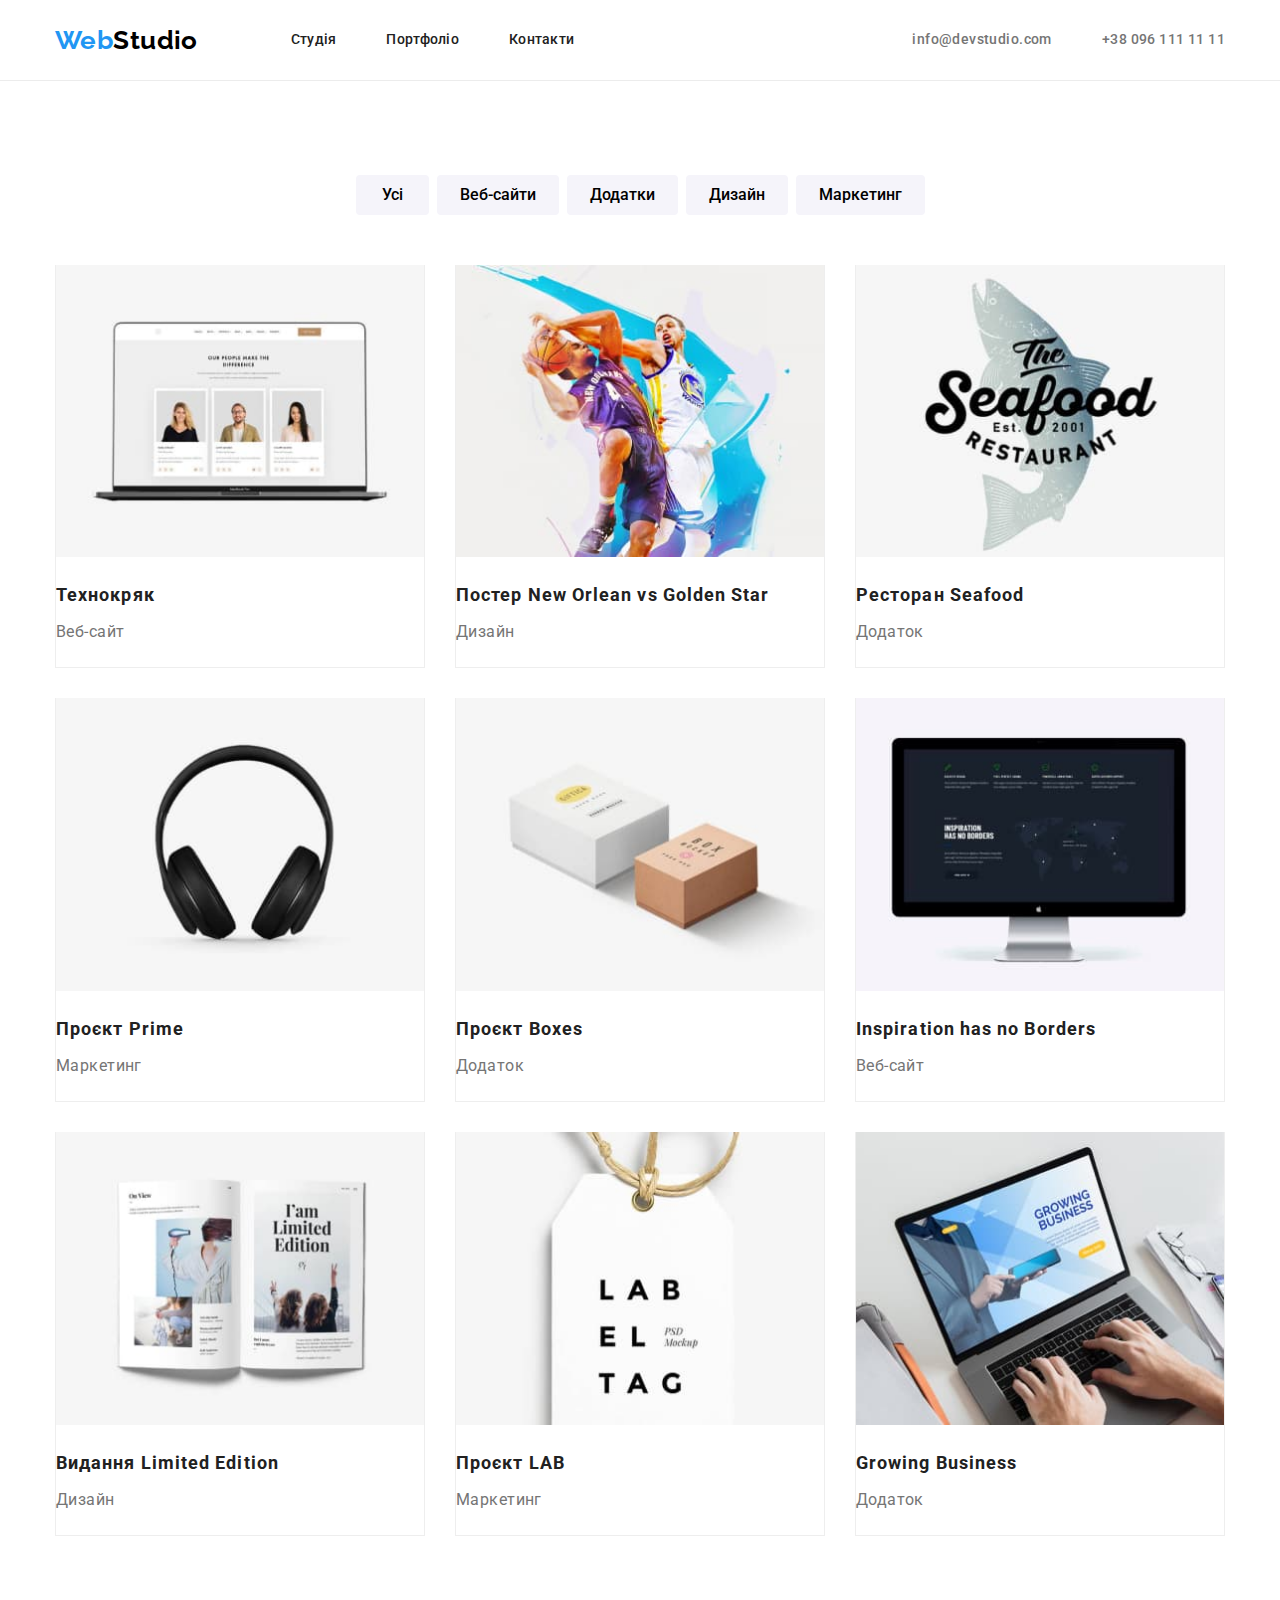
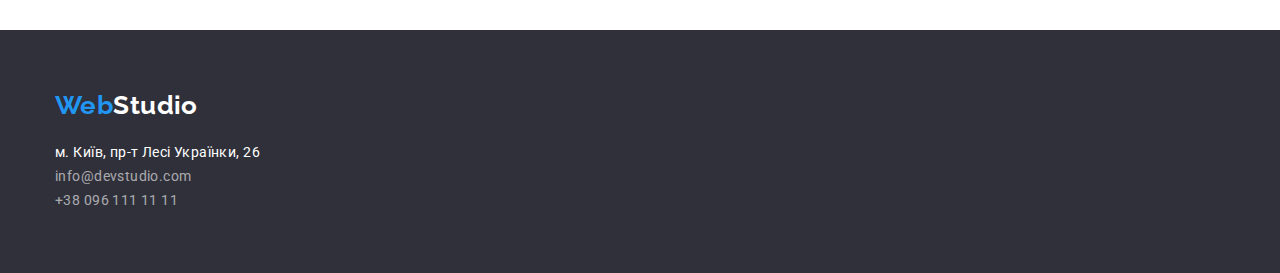
==== commit a06649fe: "Update after  finalization" ====
--- a/portfolio.html
+++ b/portfolio.html
@@ -66,6 +66,7 @@
             <button class="portfolio-button" type="button">Маркетинг</button>
           </li>
         </ul>
+        <!-- Приклади робіт -->
         <ul class="portfolio-examples">
           <li class="portfolio-sample">
             <img
@@ -106,17 +107,12 @@
           </li>
           <li class="portfolio-sample">
             <img src="./images/monitor.jpg" alt="Монітор" width="370" />
-            <h3 class="portfolio-subtitle" lang="en">
-              Inspiration has no Borders
-            </h3>
+            <h3 class="portfolio-subtitle" lang="en">Inspiration has no Borders</h3>
             <p class="portfolio-desc">Веб-сайт</p>
+            </div>
           </li>
           <li class="portfolio-sample">
-            <img
-              src="./images/limited_edition.jpg"
-              alt="Відкрита книга"
-              width="370"
-            />
+            <img src="./images/limited_edition.jpg" alt="Відкрита книга" width="370"/>
             <h3 class="portfolio-subtitle">Видання Limited Edition</h3>
             <p class="portfolio-desc">Дизайн</p>
           </li>
--- a/css/styles.css
+++ b/css/styles.css
@@ -15,7 +15,7 @@
     --primery-text-color: #212121;
     --title-text-color: #757575;
     --accent-color: #2196F3;
-    --primery-bcg-color: #F5F5F5;
+    --primery-bcg-color: #FFFFFF;
     --secondary-bcg-color: #F5F4FA;
     --footer-bcg-color: #2F303A;
     --footer-text-color: rgba(255, 255, 255, 0.6);
@@ -181,13 +181,12 @@
 .hero {
     color: var(--main-white-color);
     background-color: var(--footer-bcg-color);
-
-    letter spacing: 0.06em;
-    text-transform: uppercase;
-    text-align: center;
     max-width: 1600px;
     padding-top: 200px;
     padding-bottom: 200px;
+    margin: 0 auto;
+    
+    text-align: center;
     
 }
 
@@ -195,12 +194,15 @@
     font-weight: 900;
     font-size: 44px;
     line-height: 1.36;
+    letter spacing: 0.06em;
+    text-transform: uppercase;
     margin-bottom: 30px;
 
     max-width: 696px;
     margin-left: auto;
     margin-right: auto;
-    text-align: center;
+    text-align: center;    
+    width: 100%
 }
 
 .hero-button {
@@ -301,8 +303,6 @@
 
     font-size: 16px;
     line-height: 1.19;
-
-    margin-bottom: 94px;
 }
 
 .team-title {
@@ -332,6 +332,10 @@
 
 .team-item:not(:last-child) {
     margin-right: 30px;
+}
+
+.team-item { 
+    background-color: var(--main-white-color);
 }
 
 /* Футер */
@@ -452,9 +456,27 @@
 
     display: flex;
     flex-wrap: wrap;
-    gap: 30px;
 }
 
 .portfolio-sample {
+    width: calc((100% - 60px) / 3);
+    margin-right: 30px;
+    margin-bottom: 30px;
+}
+
+.portfolio-sample:nth-child(3n) {
+    margin-right: 0;
+}
+
+.portfolio-sample:nth-last-child(-n+3) {
+    margin-bottom: 0;
+}
+
+.portfolio-sample {
+    background-color: var(--main-white-color);
+
     border-bottom: 1px solid var(--border-color);
-}+    border-left: 1px solid var(--border-color);
+    border-right: 1px solid var(--border-color);
+}
+
